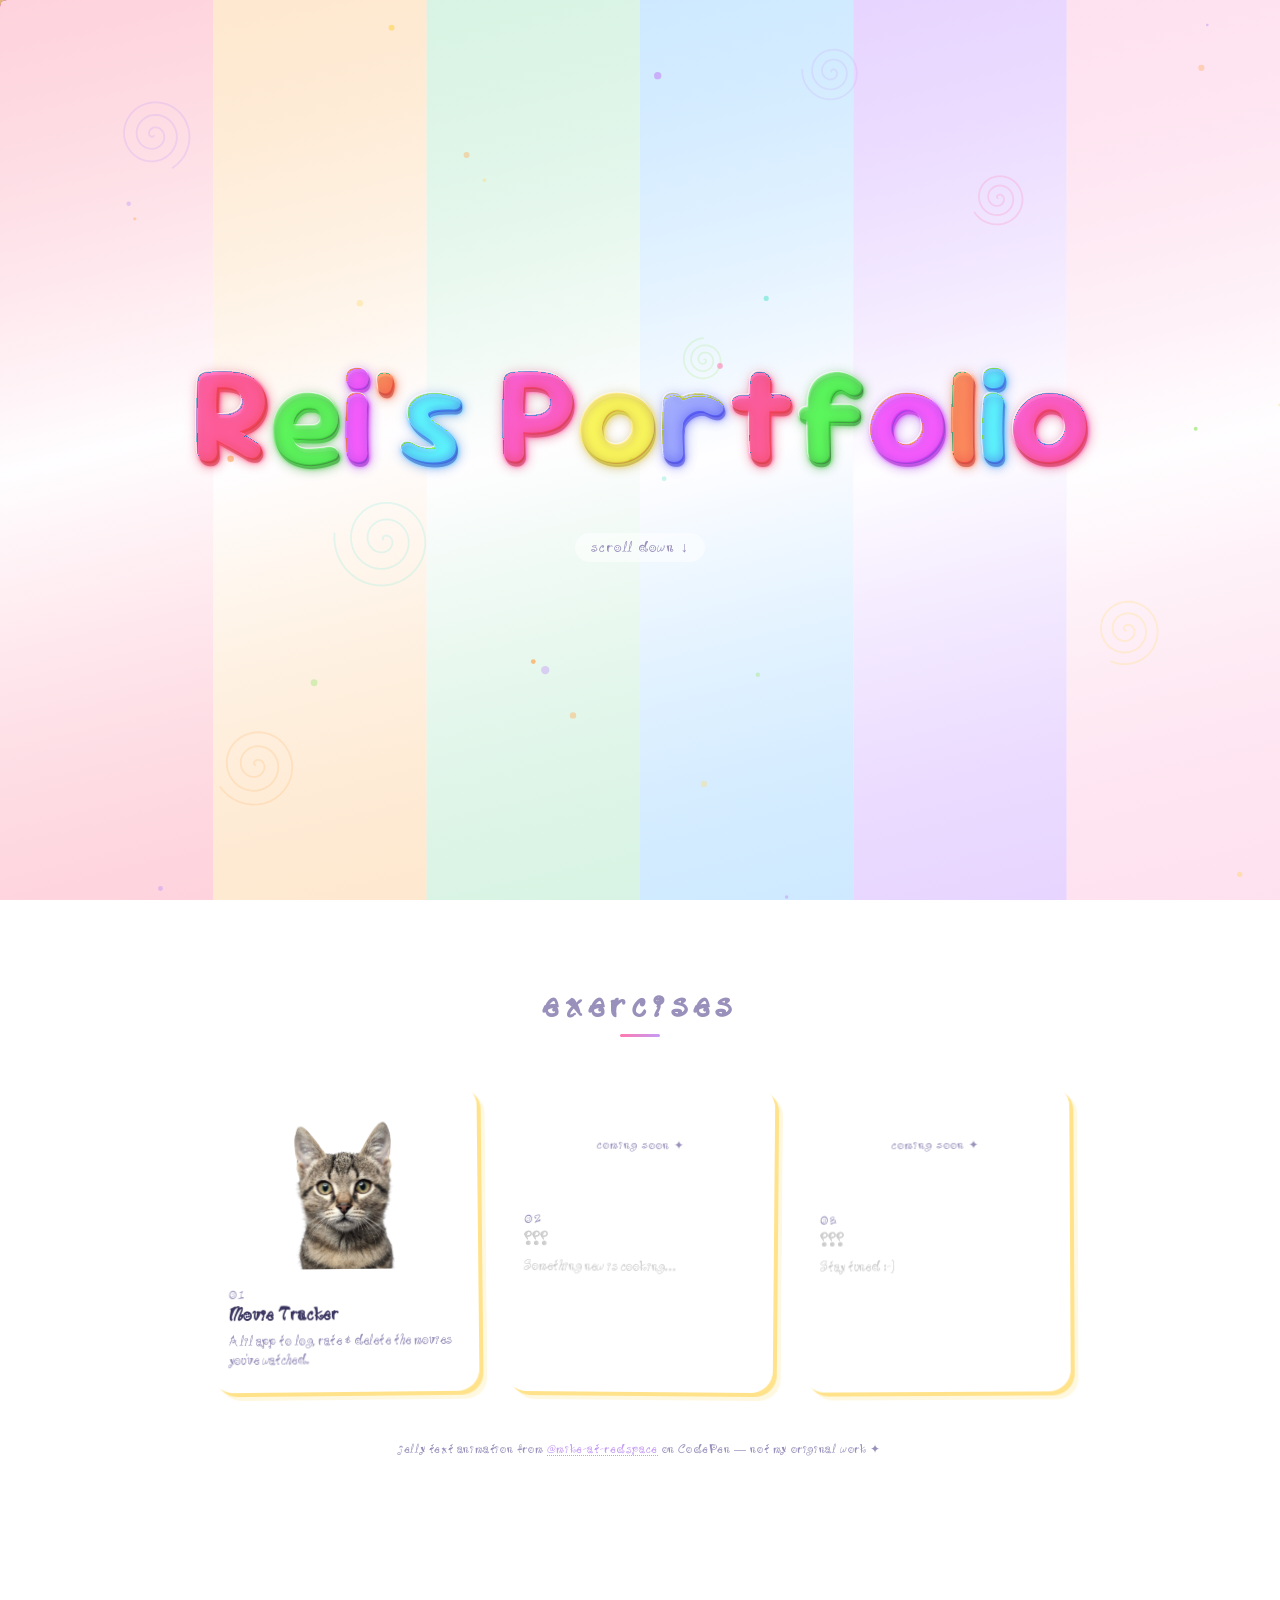
==== index.html @ b2e89124 "first commit" ====
<!DOCTYPE html>
<html lang="en">
<head>
  <meta charset="UTF-8" />
  <meta name="viewport" content="width=device-width, initial-scale=1.0" />
  <title>Rei's Portfolio</title>
  <link rel="stylesheet" href="index.css" />
</head>
<body>

  <!-- fixed parallax canvas — stars and swirls drawn here by JS -->
  <canvas id="bgCanvas" aria-hidden="true"></canvas>

  <!-- ===== LANDING / HERO ===== -->
  <section class="page page-hero" id="hero">

    <div class="hero">
      <!-- from CodePen @mike-at-redspace — jelly text animation, not my original work -->
      <h1 aria-label="Rei's Portfolio">Rei's Portfolio</h1>
    </div>

    <p class="scroll-hint">scroll down ↓</p>
  </section>

  <!-- ===== EXERCISES PAGE ===== -->
  <section class="page page-work" id="work">

    <h2 class="section-title">exercises</h2>

    <div class="card-grid">

      <!-- Exercise 01 — cat png is the logo, no container bg -->
      <a class="work-card" href="exercises/1stex.html">
        <div class="card-cat">
          <img src="assets/cat1.png" alt="Exercise 01 — Movie Tracker" />
        </div>
        <div class="card-body">
          <span class="card-num">01</span>
          <h3>Movie Tracker</h3>
          <p>A lil app to log, rate &amp; delete the movies you've watched.</p>
        </div>
      </a>

      <!-- placeholder cards -->
      <div class="work-card is-empty">
        <div class="card-cat empty-cat">
          <span>coming soon ✦</span>
        </div>
        <div class="card-body">
          <span class="card-num">02</span>
          <h3>???</h3>
          <p>Something new is cooking...</p>
        </div>
      </div>

      <div class="work-card is-empty">
        <div class="card-cat empty-cat">
          <span>coming soon ✦</span>
        </div>
        <div class="card-body">
          <span class="card-num">03</span>
          <h3>???</h3>
          <p>Stay tuned :-)</p>
        </div>
      </div>

    </div>

    <!-- credit at the very bottom -->
    <footer class="credit">
      jelly text animation from <a href="https://codepen.io/mike-at-redspace" target="_blank" rel="noopener">@mike-at-redspace</a> on CodePen — not my original work ✦
    </footer>

  </section>

  <script src="index.js"></script>
</body>
</html>
---- index.css ----
/* ============================================================
   Rei's Portfolio — index.css
   Fonts: Buttons.ttf (local), Sour Gummy (Google Fonts, for jelly text)
   ============================================================ */

@import url("https://fonts.googleapis.com/css2?family=Sour+Gummy:wdth,wght@100..125,100..900&display=swap");

@font-face {
    font-family: "Buttons";
    src: url("Buttons.ttf") format("truetype");
}

/* ---- CSS variables ---- */
:root {
    /* from CodePen @mike-at-redspace — jelly animation physics */
    --jelly-duration: 0.9s;
    --stagger: 0.035s;
    --easing: cubic-bezier(0.25, 1, 0.5, 1);

    --squash-scale-x: 1.35;
    --squash-scale-y: 0.65;
    --squash-ty: 12%;
    --stretch-scale-x: 0.75;
    --stretch-scale-y: 1.35;
    --stretch-ty: -22%;
    --overshoot-scale-x: 1.15;
    --overshoot-scale-y: 0.85;
    --overshoot-ty: 6%;
    --settle1-scale-x: 0.92;
    --settle1-scale-y: 1.08;
    --settle1-ty: -3%;
    --settle2-scale-x: 1.03;
    --settle2-scale-y: 0.97;
    --settle2-ty: 1%;

    --base-wght: 700;
    --base-wdth: 85;
    --squash-wght: 900;
    --squash-wdth: 80;
    --stretch-wght: 450;
    --stretch-wdth: 90;

    /* palette */
    --col-yellow: #ffd966;
    --col-pink: #ff79b0;
    --col-teal: #7de8d8;
    --col-purple: #c49bf5;
    --col-green: #9de876;
    --col-orange: #ffaa55;

    --col-text: #3a3560;
    --col-muted: #9990bb;
}

*,
*::before,
*::after {
    box-sizing: border-box;
}

html {
    scroll-behavior: smooth;
    scroll-snap-type: y mandatory;
}

body {
    margin: 0;
    font-family: "Buttons", cursive, sans-serif;
    background: transparent;
    color: var(--col-text);
    overflow-x: hidden;
}

/* ============================================================
   BACKGROUND CANVAS
   Fixed behind everything. index.js draws the pastel rainbow,
   parallax swirling spirals, and floating stars on this canvas.
   ============================================================ */
#bgCanvas {
    position: fixed;
    inset: 0;
    width: 100%;
    height: 100%;
    pointer-events: none;
    z-index: 0;
}

/* ============================================================
   PAGES
   ============================================================ */
.page {
    position: relative;
    z-index: 1;
    min-height: 100vh;
    scroll-snap-align: start;
    display: flex;
    flex-direction: column;
    align-items: center;
    justify-content: center;
    padding: 60px 24px 40px;
    background: transparent;
}

/* ============================================================
   HERO PAGE
   ============================================================ */

/* from CodePen @mike-at-redspace — jelly h1 */
.hero h1 {
    font-family: "Sour Gummy", system-ui, sans-serif;
    font-size: clamp(42px, 11vw, 160px);
    letter-spacing: -0.02em;
    margin: 0;
    user-select: none;
    cursor: pointer;
    line-height: 1;
    text-align: center;
}

/* from CodePen @mike-at-redspace — force-jelly trigger class */
.hero h1.force-jelly .letter {
    animation: jelly var(--jelly-duration) var(--easing) forwards;
    animation-delay: calc(var(--i, 0) * var(--stagger));
}

.scroll-hint {
    margin-top: 48px;
    font-size: 0.9rem;
    color: var(--col-muted);
    letter-spacing: 0.08em;
    animation: nudge 2.2s ease-in-out infinite;
    background: rgba(255, 255, 255, 0.5);
    padding: 6px 16px;
    border-radius: 20px;
}

@keyframes nudge {

    0%,
    100% {
        transform: translateY(0);
    }

    50% {
        transform: translateY(6px);
    }
}

/* ============================================================
   WORK / EXERCISES PAGE
   ============================================================ */
.page-work {
    justify-content: flex-start;
    padding-top: 80px;
    gap: 40px;
}

.section-title {
    font-family: "Buttons", cursive;
    font-size: clamp(1.4rem, 4vw, 2.2rem);
    color: var(--col-muted);
    letter-spacing: 0.18em;
    text-transform: lowercase;
    margin: 0;
    position: relative;
    background: rgba(255, 255, 255, 0.55);
    padding: 6px 22px 8px;
    border-radius: 30px;
}

.section-title::after {
    content: "";
    display: block;
    width: 40px;
    height: 3px;
    border-radius: 2px;
    background: linear-gradient(90deg, var(--col-pink), var(--col-purple));
    margin: 8px auto 0;
}

/* ---- card grid ---- */
.card-grid {
    display: grid;
    grid-template-columns: repeat(auto-fill, minmax(220px, 1fr));
    gap: 28px;
    width: 100%;
    max-width: 860px;
}

/* ---- individual card ---- */
.work-card {
    text-decoration: none;
    color: var(--col-text);
    background: rgba(255, 255, 255, 0.72);
    backdrop-filter: blur(8px);
    -webkit-backdrop-filter: blur(8px);
    border-radius: 22px;
    overflow: hidden;
    box-shadow:
        4px 4px 0 rgba(255, 217, 102, 0.7),
        8px 8px 0 rgba(255, 217, 102, 0.2);
    transition: transform 0.2s ease, box-shadow 0.2s ease;
    transform: rotate(-0.6deg);
    padding-bottom: 4px;
}

.work-card:nth-child(2) {
    transform: rotate(0.5deg);
}

.work-card:nth-child(3) {
    transform: rotate(-0.3deg);
}

.work-card:not(.is-empty):hover {
    transform: translateY(-6px) rotate(0deg);
    box-shadow:
        6px 6px 0 rgba(255, 121, 176, 0.7),
        12px 12px 0 rgba(255, 121, 176, 0.2);
}

/* ---- cat logo area — no bg, pure transparent PNG ---- */
.card-cat {
    width: 100%;
    display: flex;
    align-items: center;
    justify-content: center;
    padding: 24px 20px 10px;
    /* no background — the card's white shows through, or nothing */
}

.card-cat img {
    max-width: 100%;
    max-height: 160px;
    object-fit: contain;
    display: block;
    transition: transform 0.3s ease;
}

.work-card:not(.is-empty):hover .card-cat img {
    transform: scale(1.06) rotate(-2deg);
}

/* empty placeholder cat area */
.empty-cat {
    height: 120px;
    font-size: 0.78rem;
    color: var(--col-muted);
    letter-spacing: 0.08em;
    padding: 0 20px;
    display: flex;
    align-items: center;
    justify-content: center;
}

/* card body */
.card-body {
    padding: 10px 18px 18px;
    display: flex;
    flex-direction: column;
    gap: 4px;
}

.card-num {
    font-size: 0.68rem;
    color: var(--col-muted);
    letter-spacing: 0.15em;
}

.card-body h3 {
    margin: 0;
    font-family: "Buttons", cursive;
    font-size: 1.05rem;
    color: var(--col-text);
}

.card-body p {
    margin: 4px 0 0;
    font-size: 0.8rem;
    color: var(--col-muted);
    line-height: 1.5;
}

.is-empty .card-body h3,
.is-empty .card-body p {
    color: #ccc;
}

/* ============================================================
   FOOTER CREDIT
   ============================================================ */
.credit {
    font-size: 0.75rem;
    color: var(--col-muted);
    text-align: center;
    letter-spacing: 0.05em;
    background: rgba(255, 255, 255, 0.45);
    padding: 10px 24px;
    border-radius: 20px;
}

.credit a {
    color: var(--col-purple);
    text-decoration: none;
    border-bottom: 1px dotted var(--col-purple);
}

.credit a:hover {
    color: var(--col-pink);
    border-color: var(--col-pink);
}

/* ============================================================
   JELLY LETTER STYLES
   from CodePen @mike-at-redspace — not my original work
   ============================================================ */
.letter {
    display: inline-block;
    position: relative;
    color: var(--c);
    font-variation-settings: "wght" var(--base-wght), "wdth" var(--base-wdth);
    opacity: 0.75;

    text-shadow:
        -0.005em -0.005em 0 oklch(100% 0 0 / 0.4),
        0.005em 0.01em 0 oklch(from var(--cs) l c h / 0.3),
        0.01em 0.03em 0 oklch(from var(--cs) l c h / 0.3),
        0.01em 0.02em 0.03em var(--c);
}

/* from CodePen @mike-at-redspace */
.letter::before {
    content: attr(data-char);
    position: absolute;
    inset: 0;
    background: radial-gradient(circle at 50% 50%, transparent 35%, var(--cs) 110%);
    -webkit-background-clip: text;
    background-clip: text;
    color: transparent;
    mix-blend-mode: multiply;
    pointer-events: none;
    z-index: 1;
}

/* from CodePen @mike-at-redspace */
.letter::after {
    content: attr(data-char);
    position: absolute;
    inset: 0;
    background:
        linear-gradient(105deg, transparent 20%, oklch(100% 0 0 / 0.9) 22%, oklch(100% 0 0 / 0.6) 24%, transparent 28%),
        radial-gradient(ellipse 35% 15% at 28% 18%, oklch(100% 0 0 / 0.8) 0%, oklch(100% 0 0 / 0.15) 35%, transparent 50%);
    -webkit-background-clip: text;
    background-clip: text;
    color: transparent;
    mix-blend-mode: color-dodge;
    pointer-events: none;
    z-index: 2;
    filter: blur(0.04em);
}

.letter.is-jiggling {
    animation: jelly var(--jelly-duration) var(--easing) forwards;
    animation-delay: 0s;
}

/* from CodePen @mike-at-redspace — keyframes */
@keyframes jelly {

    0%,
    100% {
        transform: scale(1, 1) translateY(0);
        font-variation-settings: "wght" var(--base-wght), "wdth" var(--base-wdth);
        opacity: 0.75;
    }

    12% {
        transform: scale(var(--squash-scale-x), var(--squash-scale-y)) translateY(var(--squash-ty));
        font-variation-settings: "wght" var(--squash-wght), "wdth" var(--squash-wdth);
        opacity: .9;
    }

    28% {
        transform: scale(var(--stretch-scale-x), var(--stretch-scale-y)) translateY(var(--stretch-ty));
        font-variation-settings: "wght" var(--stretch-wght), "wdth" var(--stretch-wdth);
        opacity: 0.60;
    }

    45% {
        transform: scale(var(--overshoot-scale-x), var(--overshoot-scale-y)) translateY(var(--overshoot-ty));
        font-variation-settings: "wght" 800, "wdth" 110;
        opacity: 0.75;
    }

    65% {
        transform: scale(var(--settle1-scale-x), var(--settle1-scale-y)) translateY(var(--settle1-ty));
        font-variation-settings: "wght" 200, "wdth" 100;
        opacity: 0.75;
    }

    82% {
        transform: scale(var(--settle2-scale-x), var(--settle2-scale-y)) translateY(var(--settle2-ty));
        font-variation-settings: "wght" 600, "wdth" 105;
        opacity: 0.75;
    }
}
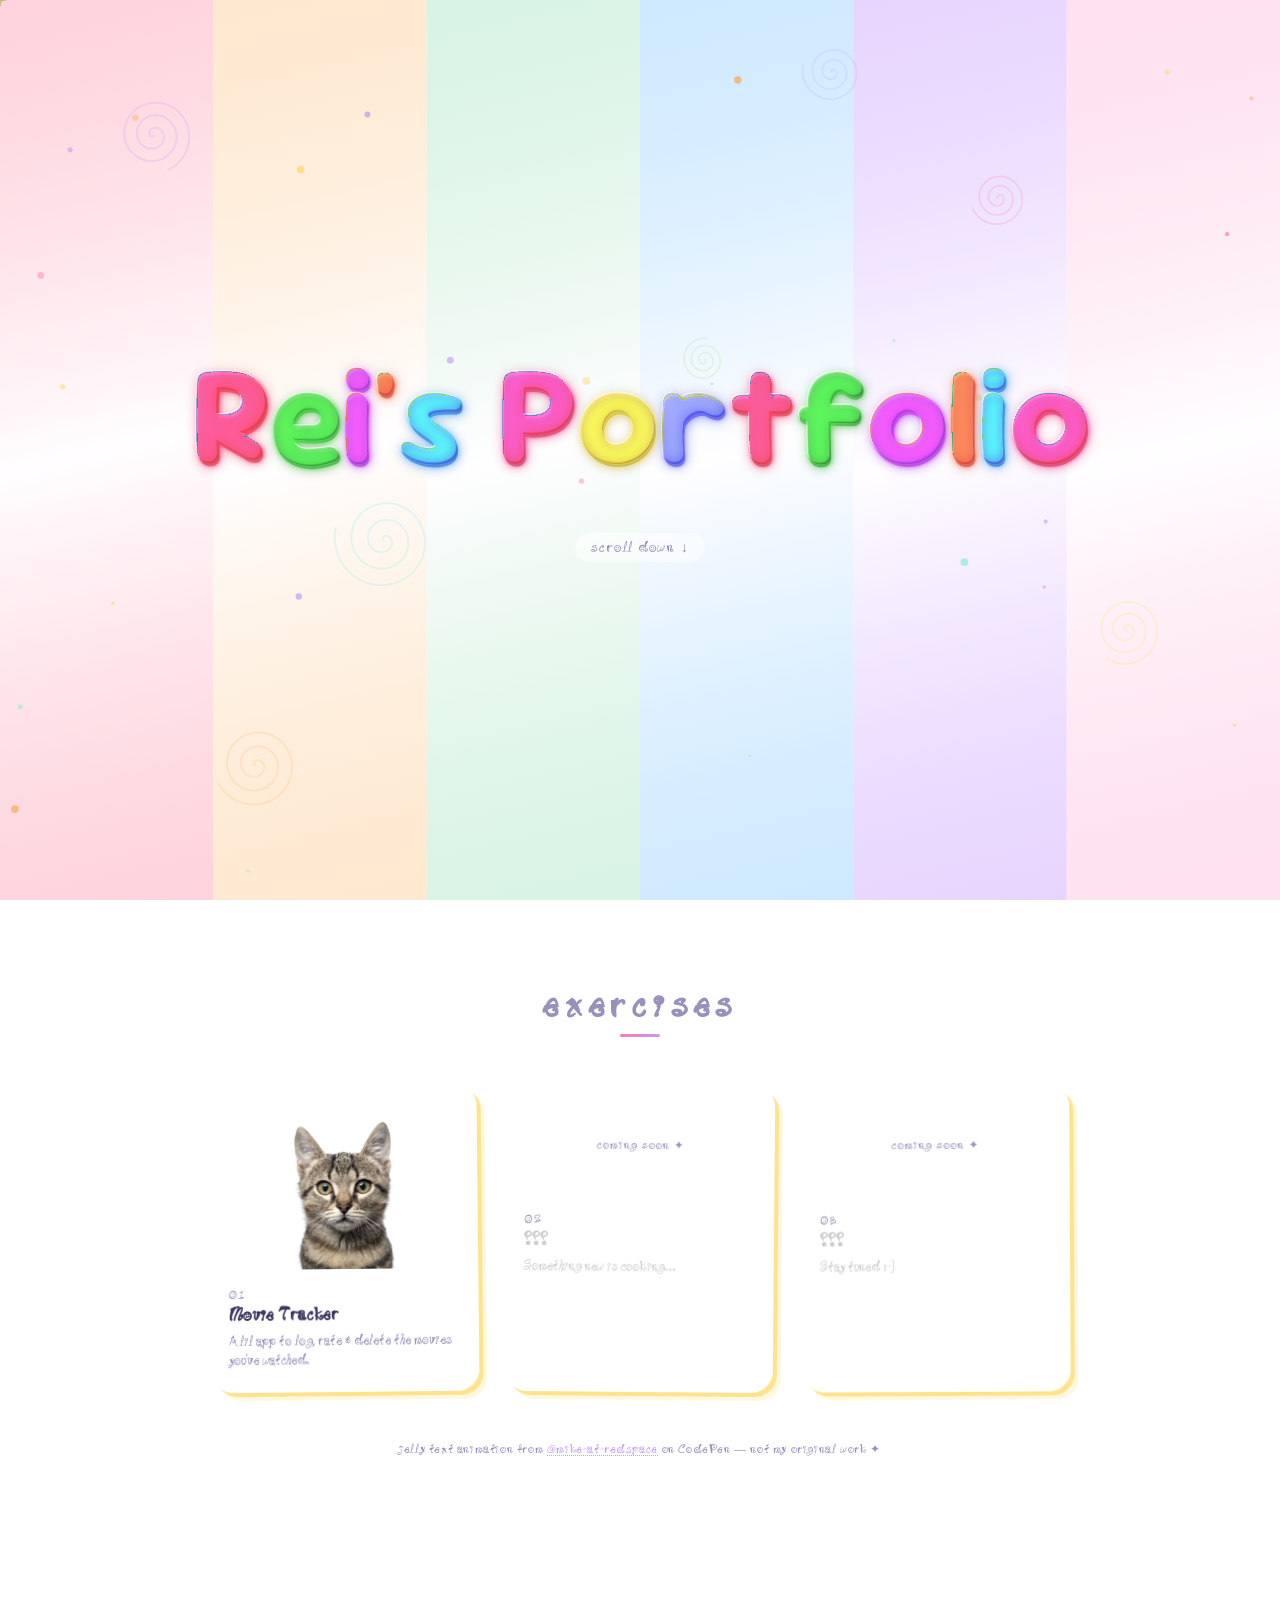
==== commit 0e2e0821: "testing" ====
--- a/index.html
+++ b/index.html
@@ -8,10 +8,10 @@
 </head>
 <body>
 
-  <!-- fixed parallax canvas — stars and swirls drawn here by JS -->
+
   <canvas id="bgCanvas" aria-hidden="true"></canvas>
 
-  <!-- ===== LANDING / HERO ===== -->
+
   <section class="page page-hero" id="hero">
 
     <div class="hero">
@@ -22,14 +22,14 @@
     <p class="scroll-hint">scroll down ↓</p>
   </section>
 
-  <!-- ===== EXERCISES PAGE ===== -->
+
   <section class="page page-work" id="work">
 
     <h2 class="section-title">exercises</h2>
 
     <div class="card-grid">
 
-      <!-- Exercise 01 — cat png is the logo, no container bg -->
+
       <a class="work-card" href="exercises/1stex.html">
         <div class="card-cat">
           <img src="assets/cat1.png" alt="Exercise 01 — Movie Tracker" />
@@ -41,7 +41,7 @@
         </div>
       </a>
 
-      <!-- placeholder cards -->
+   
       <div class="work-card is-empty">
         <div class="card-cat empty-cat">
           <span>coming soon ✦</span>
@@ -66,7 +66,7 @@
 
     </div>
 
-    <!-- credit at the very bottom -->
+
     <footer class="credit">
       jelly text animation from <a href="https://codepen.io/mike-at-redspace" target="_blank" rel="noopener">@mike-at-redspace</a> on CodePen — not my original work ✦
     </footer>
--- a/index.css
+++ b/index.css
@@ -1,7 +1,4 @@
-/* ============================================================
-   Rei's Portfolio — index.css
-   Fonts: Buttons.ttf (local), Sour Gummy (Google Fonts, for jelly text)
-   ============================================================ */
+
 
 @import url("https://fonts.googleapis.com/css2?family=Sour+Gummy:wdth,wght@100..125,100..900&display=swap");
 
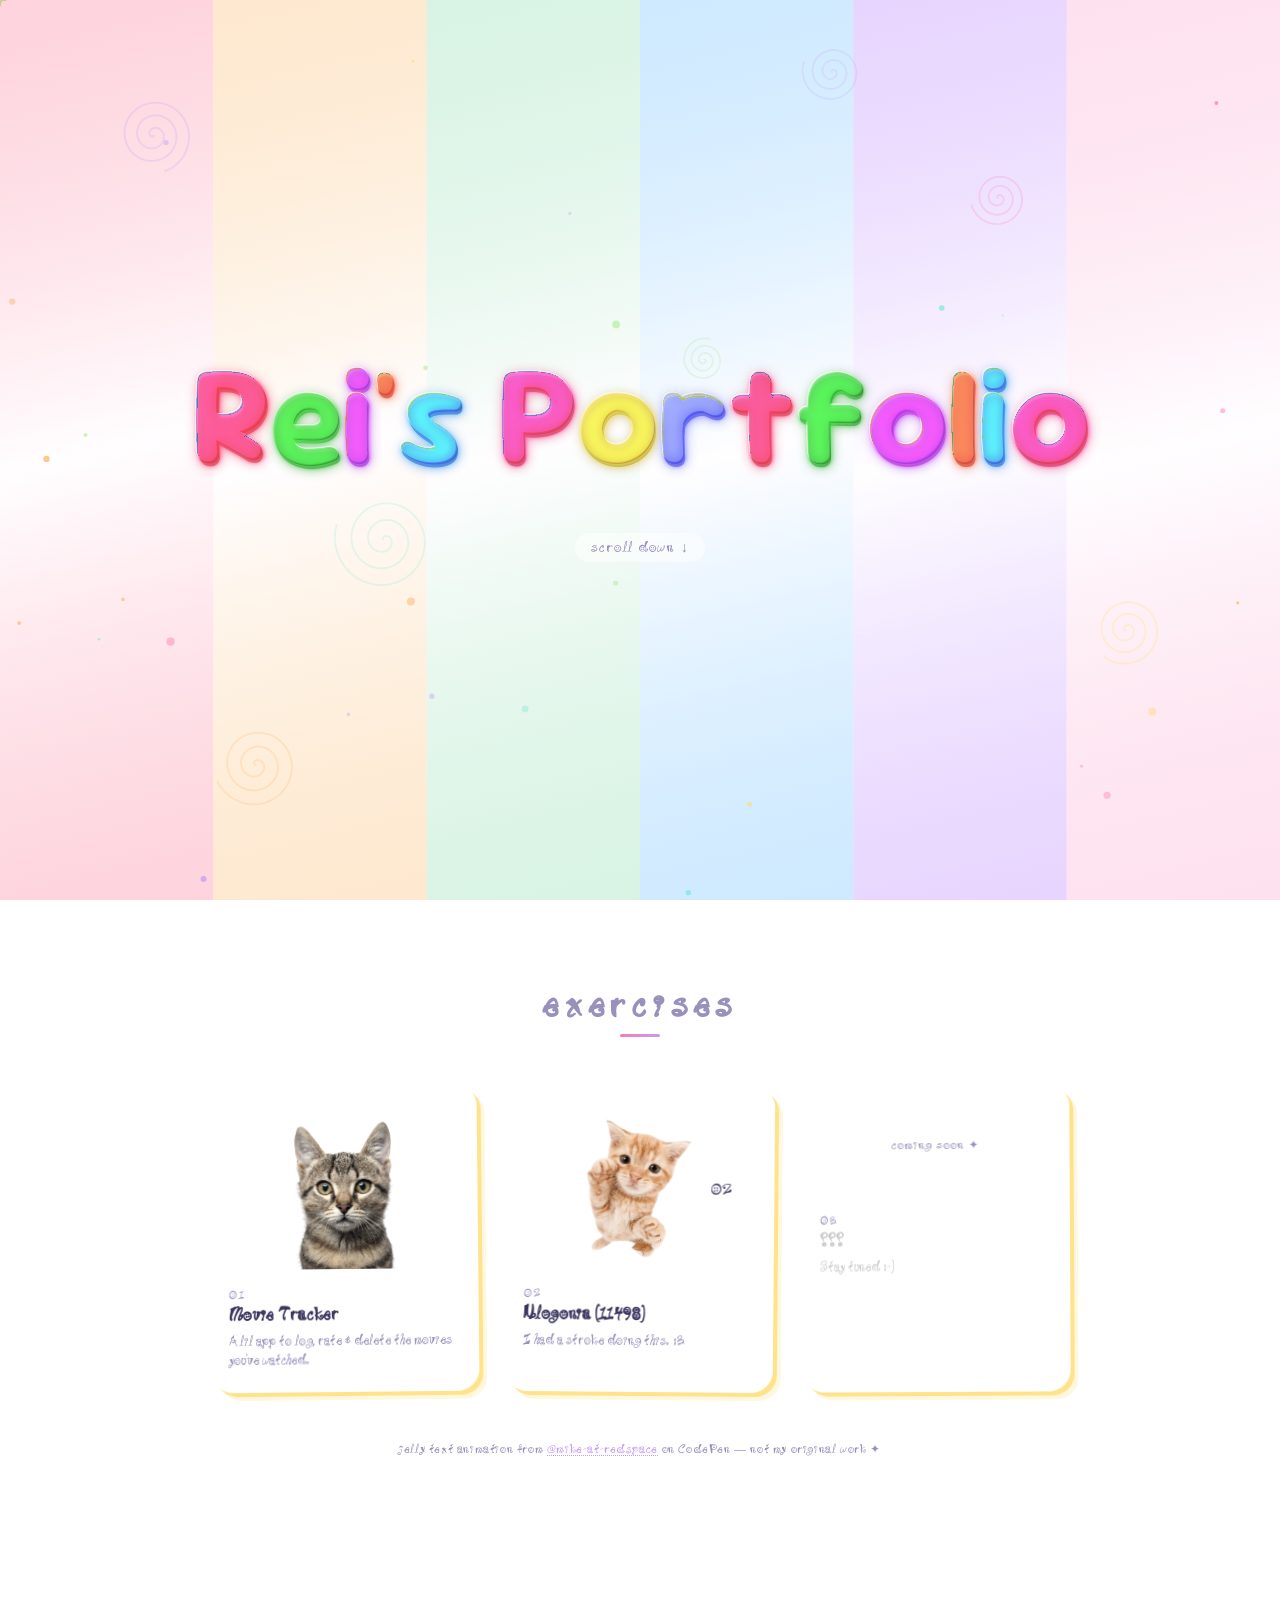
==== commit bf2a7a36: "Add HTML, CSS, and JS files for Nlogonia exercise and implement navigation. I just had the biggest s" ====
--- a/index.html
+++ b/index.html
@@ -1,11 +1,13 @@
 <!DOCTYPE html>
 <html lang="en">
+
 <head>
   <meta charset="UTF-8" />
   <meta name="viewport" content="width=device-width, initial-scale=1.0" />
   <title>Rei's Portfolio</title>
   <link rel="stylesheet" href="index.css" />
 </head>
+
 <body>
 
 
@@ -15,7 +17,6 @@
   <section class="page page-hero" id="hero">
 
     <div class="hero">
-      <!-- from CodePen @mike-at-redspace — jelly text animation, not my original work -->
       <h1 aria-label="Rei's Portfolio">Rei's Portfolio</h1>
     </div>
 
@@ -41,17 +42,18 @@
         </div>
       </a>
 
-   
-      <div class="work-card is-empty">
-        <div class="card-cat empty-cat">
-          <span>coming soon ✦</span>
+
+      <a class="work-card" href="exercises/2ndex.html">
+        <div class="card-cat">
+          <img src="assets/cat2.png" alt="Exercise 02 — Nlogonia (11498)" />
+          <span>02</span>
         </div>
         <div class="card-body">
           <span class="card-num">02</span>
-          <h3>???</h3>
-          <p>Something new is cooking...</p>
+          <h3>Nlogonia (11498)</h3>
+          <p>I had a stroke doing this. :3 </p>
         </div>
-      </div>
+      </a>
 
       <div class="work-card is-empty">
         <div class="card-cat empty-cat">
@@ -68,11 +70,13 @@
 
 
     <footer class="credit">
-      jelly text animation from <a href="https://codepen.io/mike-at-redspace" target="_blank" rel="noopener">@mike-at-redspace</a> on CodePen — not my original work ✦
+      jelly text animation from <a href="https://codepen.io/mike-at-redspace" target="_blank"
+        rel="noopener">@mike-at-redspace</a> on CodePen — not my original work ✦
     </footer>
 
   </section>
 
   <script src="index.js"></script>
 </body>
+
 </html>
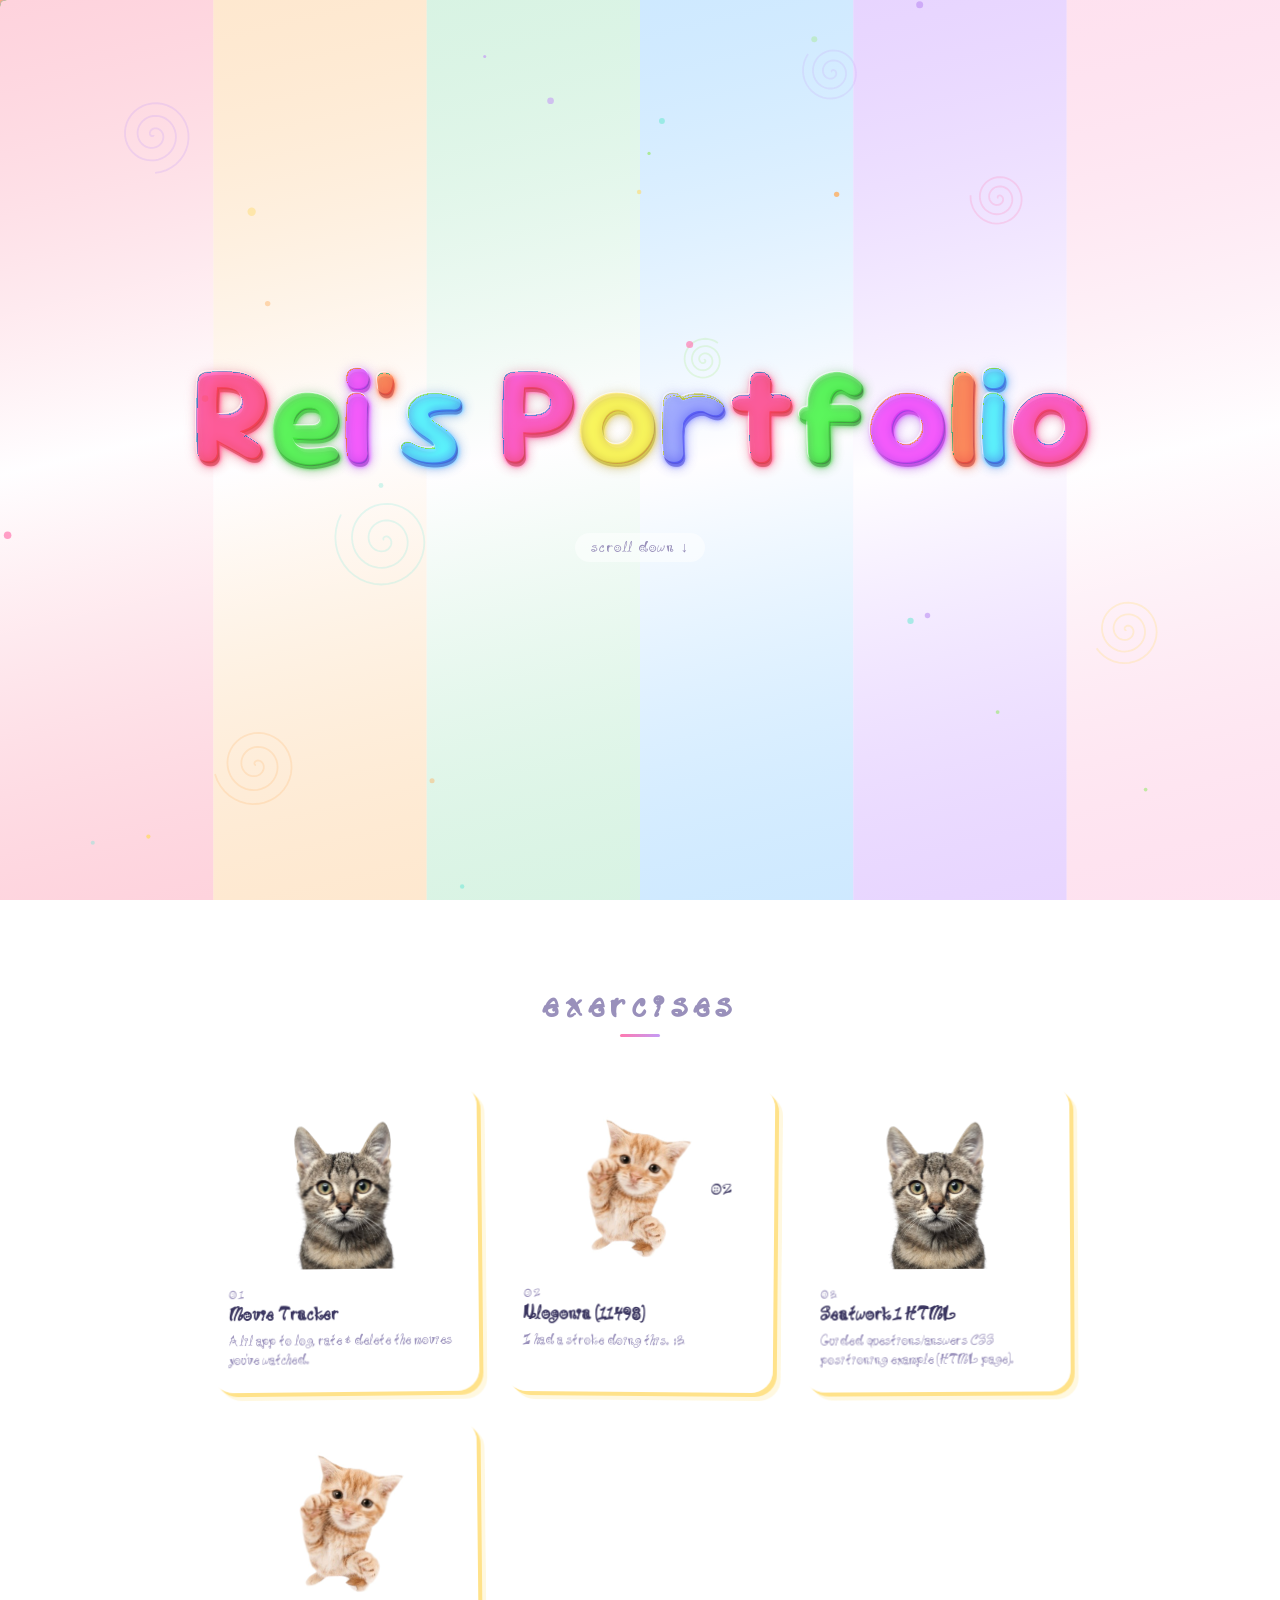
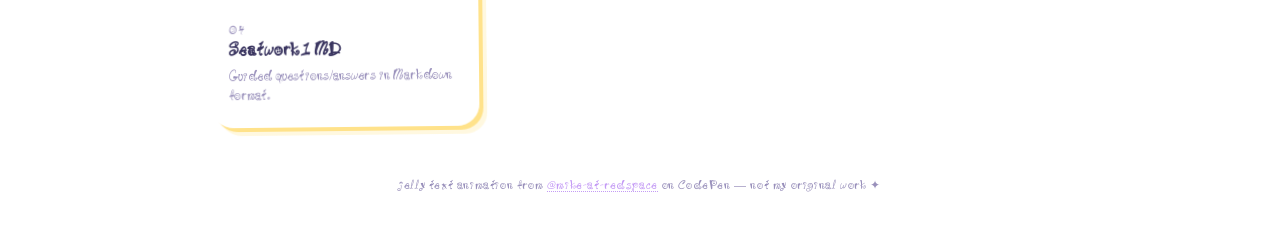
==== commit 6a2f9f90: "seatwork" ====
--- a/index.html
+++ b/index.html
@@ -55,16 +55,27 @@
         </div>
       </a>
 
-      <div class="work-card is-empty">
-        <div class="card-cat empty-cat">
-          <span>coming soon ✦</span>
+      <a class="work-card" href="seatworks/1stSeatwork.html">
+        <div class="card-cat">
+          <img src="assets/cat1.png" alt="Seatwork 1 — HTML" />
         </div>
         <div class="card-body">
           <span class="card-num">03</span>
-          <h3>???</h3>
-          <p>Stay tuned :-)</p>
+          <h3>Seatwork 1 HTML</h3>
+          <p>Guided questions/answers CSS positioning example (HTML page).</p>
         </div>
-      </div>
+      </a>
+
+      <a class="work-card" href="seatworks/1stSeatwork.md">
+        <div class="card-cat">
+          <img src="assets/cat2.png" alt="Seatwork 1 — MD" />
+        </div>
+        <div class="card-body">
+          <span class="card-num">04</span>
+          <h3>Seatwork 1 MD</h3>
+          <p>Guided questions/answers in Markdown format.</p>
+        </div>
+      </a>
 
     </div>
 
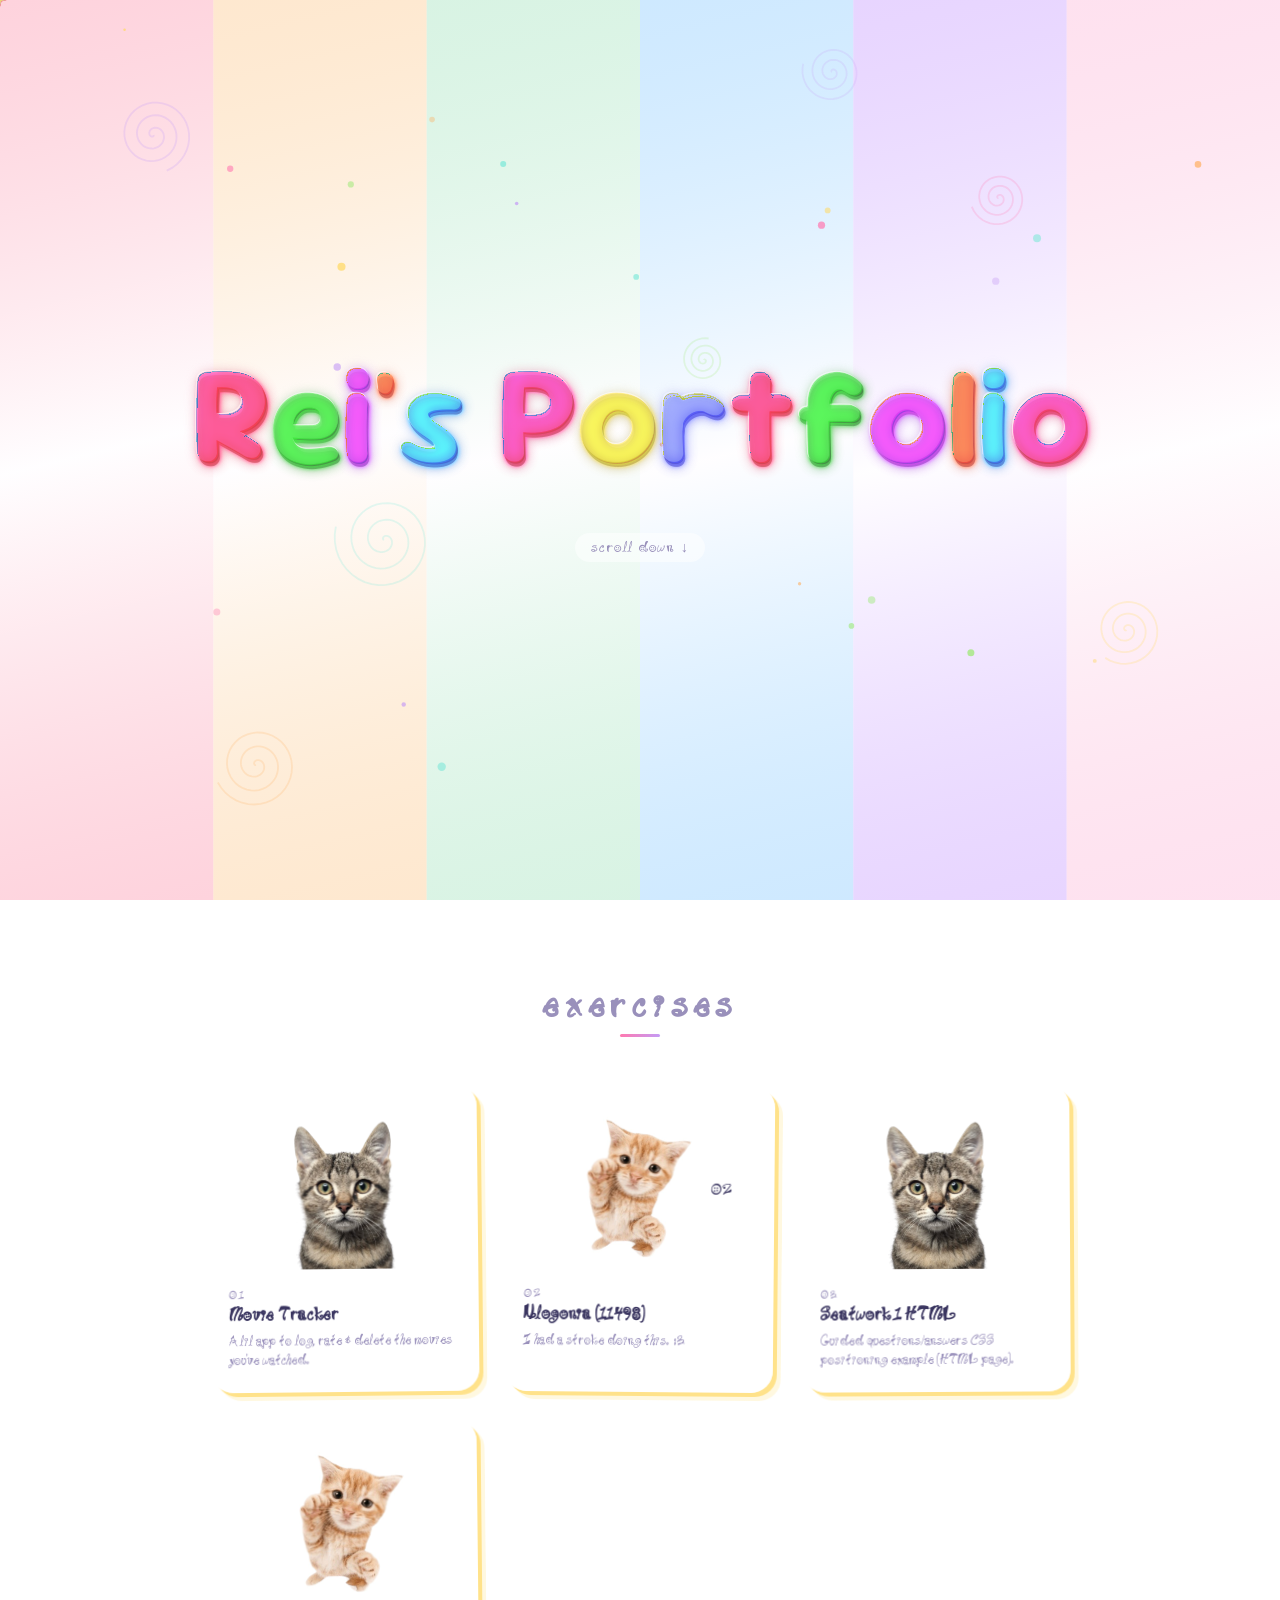
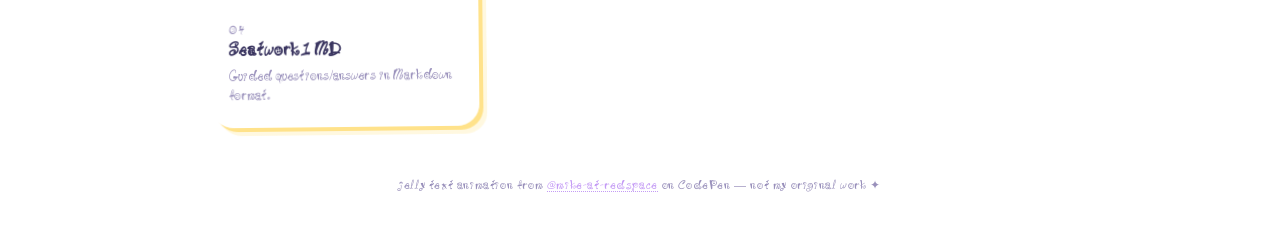
==== commit a519bb6c: "whoops wrong link" ====
--- a/index.html
+++ b/index.html
@@ -55,7 +55,7 @@
         </div>
       </a>
 
-      <a class="work-card" href="seatworks/1stSeatwork.html">
+      <a class="work-card" href="seatworks/Strontium_SAQUINGseatwork2.html">
         <div class="card-cat">
           <img src="assets/cat1.png" alt="Seatwork 1 — HTML" />
         </div>
